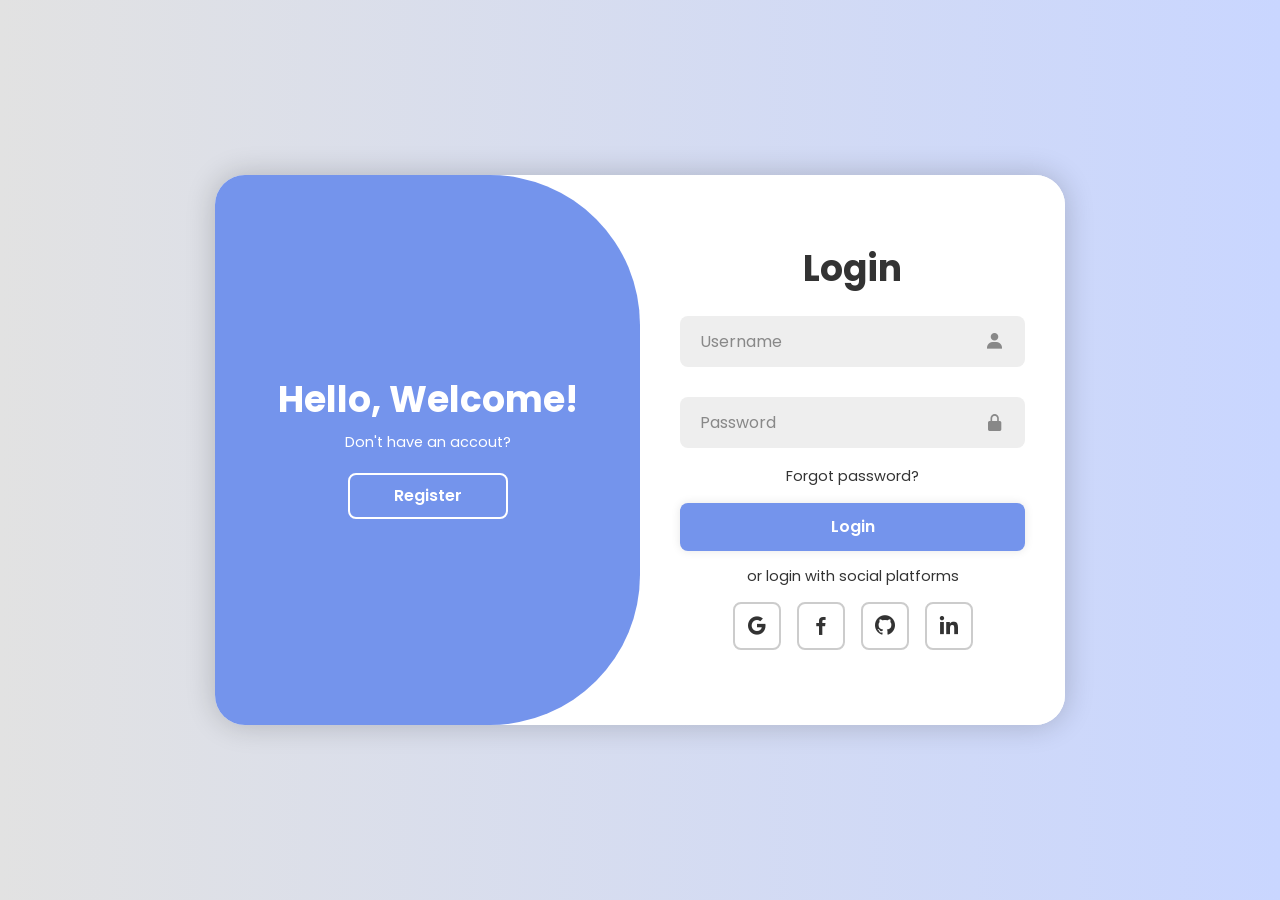
==== html&css&js/java_practice.html @ 688114e1 "Add files via upload" ====
<!DOCTYPE html>
<html lang="en">
<head>
    <meta charset="UTF-8">
    <meta name="viewport" content="width=device-width, initial-scale=1.0">
    <title>Login</title>
    <link rel='stylesheet' href='https://unpkg.com/boxicons@2.1.4/css/boxicons.min.css'>
    <link rel="stylesheet" href="style.css">
</head>

<!-- https://boxicons.com/?query=env에서 아이콘들 검색해서 폰트처럼 가져옴. -->
<body>
    <div class="container">
        <div class="form-box login">
            <form action="">
                <h1>Login</h1>
                <div class="input-box">
                    <input type="text" placeholder="Username" required> <!--required를 통해 필수로 입력받게 할 수 있음.-->
                    <i class='bx bxs-user'></i>
                </div>
                <div class="input-box">
                    <input type="password" placeholder="Password" required>
                    <i class='bx bxs-lock-alt' ></i>
                </div>
                <div class="forgot-link">
                    <a href="#">Forgot password?</a>
                </div>
                <button type="submit" class="btn">Login</button>
                <p>or login with social platforms</p>
                <div class="social-icons">
                    <a href="#"><i class='bx bxl-google' ></i></a>
                    <a href="#"><i class='bx bxl-facebook' ></i></a>
                    <a href="#"><i class='bx bxl-github' ></i></a>
                    <a href="#"><i class='bx bxl-linkedin' ></i></a>
                </div>
            </form>
        </div>

        <div class="form-box register">
            <form action="">
                <h1>Registration</h1>
                <div class="input-box">
                    <input type="text" placeholder="Username" required>
                    <i class='bx bxs-user'></i>
                </div>
                <div class="input-box">
                    <input type="email" placeholder="Email" required>
                    <i class='bx bxs-envelope'></i>
                </div>
                <div class="input-box">
                    <input type="password" placeholder="Password" required>
                    <i class='bx bxs-lock-alt' ></i>
                </div>
                <button type="submit" class="btn">Register</button>
                <p>or register with social platforms</p>
                <div class="social-icons">
                    <a href="#"><i class='bx bxl-google' ></i></a>
                    <a href="#"><i class='bx bxl-facebook' ></i></a>
                    <a href="#"><i class='bx bxl-github' ></i></a>
                    <a href="#"><i class='bx bxl-linkedin' ></i></a>
                </div>
            </form>
        </div>

        <div class="toggle-box">
            <div class="toggle-panel toggle-left">
                <h1>Hello, Welcome!</h1>
                <p>Don't have an accout?</p>
                <button class="btn register-btn">Register</button>
            </div>
            <div class="toggle-panel toggle-right">
                <h1>Welcome Back!</h1>
                <p>Already have an accout?</p>
                <button class="btn login-btn">Login</button>
            </div>
        </div>
    </div>

    <script src="script.js"></script>
</body>
</html>
---- html&css&js/style.css ----
@import url('https://fonts.googleapis.com/css2?family=Poppins:wght@300;400;500;600;700;800;900&display=swap');

* {
    margin: 0;
    padding: 0;
    box-sizing: border-box;
    font-family: 'Poppins', sans-serif;
}

body {
    display: flex;
    justify-content: center;
    align-items: center;
    min-height: 100vh;
    background: linear-gradient(90deg,#e2e2e2,#c9d6ff);
}

.container {
    position: relative; /*상대위치. 기존 위치 기준으로 이동*/
    width: 850px;
    height: 550px;
    background: #fff;
    border-radius: 30px;
    box-shadow: 0 0 30px rgba(0, 0, 0, .2); 
    margin: 20px; /* 창을 줄여도 마진이 있어서 어느 정도 간격을 두면서 같이 줄어듦.*/
    overflow: hidden; /* 자식 요소가 부모 요소의 영역을 벗어날 때 그 벗어나는 부분을 숨김.*/
}

.form-box {
    position: absolute; /*절대위치 기준. relative 설정된 부모(없으면 body) 기준 이동.*/
    right: 0; /* 부모 요소와의 차이를 0으로 맞춰서 부모의 오른쪽 끝에 맞춤*/
    width: 50%; /*넓이를 부모 요소의 절반만 사용*/
    height:100%; /*높이를 부모 요소의 전체 사용 */
    background: #fff;
    display: flex; /*flexbox 활성화화*/
    align-items: center;
    color: #333;
    text-align: center;
    padding: 40px;
    z-index:1; /*요소가 쌓이는 순서를 결정할 수 있음. 기본값은 모든 요소가 0. 클수록 앞으로 온다. */
    transition: .6s ease-in-out 1.2s, visibility 0s 1s; /* 버튼을 누르면 .form-box가 1초 후에 visibility가 visible로 바뀌고,
                                                         1.2초 후부터 0.6초 동안 서서히 나타남 */
}

.container.active .form-box {
    right: 50%;
}
/*원래는 부모의 오른쪽 끝에 붙어있었는데,
active가 활성화되면 부모의 오른쪽 끝을 기준으로 부모 너비의 50%만큼 이동함.*/

.form-box.register {
    visibility: hidden;
}
/*기본 container일 때에는 register가 보이지 않음.
따라서 login만 보임*/

.container.active .form-box.register {
    visibility: visible;

}
/*container가 active되었을 때 register가 보임.
login은 register뒤에 가려지게 됨.*/

form {
    width: 100%;
} 
/* 기존에 form 태그는 class=form-box인 div에 속해있음.
따라서 form-box 태그에 적용되는 스타일을 동일하게 적용받음.
그 중 width:50%가 있었는데, 그것을 100%로 따로 바꿔줌.
따라서 form-box(부모요소)의 너비 절반만 사용하다가 전체를 사용하도록 변경됨.
결과적으로 form에 속하는 모든 태그들(자식요소들)이 form-box의 중앙으로 정렬됨.*/

.container h1 {
    font-size: 36px;
    margin: -10px 0;
}
/* 아래의 .input-box 선택자로 인해 'Login' 텍스트로 30px 간격으로 input-box와 멀어지게 됨.
너무 멀어져 보이지 않게 하고자 위아래 마진을 10px만큼 줄임. */

.input-box {
position: relative;
margin: 30px 0;
}

.input-box input {
    width: 100%;
    padding: 13px 50px 13px 20px; /*상우하좌 내부 여백*/
    background: #eee;
    border-radius: 8px; /*테두리 깎는 것*/
    border: none;
    outline: none;
    font-size: 16px;
    color: #333;
    font-weight: 500;
}

.input-box input::placeholder { /*:: 요소의 특정부분만 스타일링 할 때 사용*/
    color: #888;
    font-weight: 400;
}

.input-box i {
    position: absolute;
    right: 20px;
    top:50%; /*부모의 높이 50% 지점에 배치*/
    transform: translateY(-50%); /*자기 자신의 높이의 50%만큼 위로 올림*/
    /*위에서 top:50%, transformY(-50%)로 설정함으로써 정확히 중앙에 정렬시킴*/
    /*position: absolute;와 함께 사용해야 원하는 위치에 배치 가능
    왜냐하면 top:50%;는 부모요소를 기준으로 움직이는 것이기 때문.*/
    font-size: 20px;
    color: #888;
}

.forgot-link {
    margin: -15px 0 15px; /*상으로 -15px 마진을 설정했기 때문에 해당 요소가 위로 올라가게 됨*/
}

.forgot-link a {
    font-size: 14.5px;
    color: #333;
    text-decoration: none; /*텍스트의 기본 장식 제거. <a>태그의 밑줄 제거 가능*/
}

.btn {
    width: 100%;
    height:48px;
    background: #7494ec; /*background-color 사용하지 않고 background 사용하면 배경에 대한 여러 가지 설정 한 번에 가능*/
    border-radius: 8px;
    box-shadow: 0 0 10px rgba(0, 0, 0, .1);
    border: none;
    cursor: pointer; /*마우스를 올려 놓으면 커서가 포인터로 바뀜*/
    font-size: 16px;
    color: #fff;
    font-weight: 600;
}

.container p{
    font-size: 14.5px;
    margin: 15px 0;
}

.social-icons a {
    display: inline-flex; /*부모 요소의 너비가 창을 다 사용하는 것이 아니라 자식 요소의 크기에 맞게 자동으로 조정*/
    padding: 10px;
    border: 2px solid #ccc;
    border-radius: 8px;
    font-size: 24px;
    color: #333;
    text-decoration: none;
    margin: 0 8px;
}

.social-icons {
    display: flex;
    justify-content: center;

}

.toggle-box {
    position: absolute;
    width: 100%;
    height: 100%;
}

.toggle-box::before{ /*::before를 통해 HTML을 수정하지 않고도 원하는 텍스트나 스타일을 추가할 수 있음*/
    content: '';
    position: absolute;
    left: -250%;
    width: 300%;
    height: 100%;
    background:#7494ec;
    border-radius: 150px;
    z-index:2;
    transition: 1.8s ease-in-out; 
    /*1.8초동안 변화가 일어남. */
}

.container.active .toggle-box::before {
    /* 공백이 있으면 내부 자식 요소를 찾고, 없으면 같은 요소에 여러 개의 클래스를 의미.
    .container.active.toggle-box::before = container에 active와 toggle-box 클래스를 동시에 가진 요소의 ::before에 적용
    .container.active .toggle-box::before = "container active" 내부의 toggle-box 요소의 ::before에 적용
    공백을 기준으로 다른 클래스로 나뉘게 됨됨*/
    left: 50%;
}

.toggle-panel {
    position: absolute;
    width: 50%;
    height: 100%;
    color: #fff;
    display: flex;
    flex-direction: column;
    justify-content: center;
    align-items: center;
    z-index: 2;
    transition: .6s ease-in-out;
}

.toggle-panel.toggle-left {
    left:0;
    transition-delay: 1.2s;
}

.container.active .toggle-panel.toggle-left {
    left: -50%;
    transition-delay: .6s;
}

.toggle-panel.toggle-right {
    right: -50%;
    transition-delay: .6s;
}

.container.active .toggle-panel.toggle-right {
    right: 0;
    transition-delay: 1.2s;
}

.toggle-panel p {
    margin-bottom: 20px;
}

.toggle-panel .btn { 
    /*이 경우에는 toggle-panel 뒤에 스페이드를 포함해야 함.
    즉, toggle-panel 내부에 btn 요소를 찾음.
    */
    width: 160px;
    height: 46px;
    background: transparent; /*투명*/
    border: 2px solid #fff;
    box-shadow: none;
}

@media screen and (max-width: 650px) {
    .container {
        height: 100vh;
    }
    .form-box{
        bottom: 0;
        width: 100%;
        height: 70%;
    } 

    .container.active .form-box {
        right:0;
        bottom: 30%;
    }

    .toggle-box::before {
        left: 0;
        top: -270%;
        width: 100%;
        height: 300%;
        border-radius: 20vw;
    }

    .container.active .toggle-box::before {
        left: 0;
        top:70%;
    }

    .toggle-panel {
        width: 100%;
        height:30%;

    }

    .toggle-panel.toggle-left {
        top: 0;

    }

    .container.active .toggle-panel.toggle-left {
         left:0;
         top:-30%
    }

    .toggle-panel.toggle-right {
        right: 0;
        bottom: -30%;
    }

    .container.active .toggle-panel.toggle-right {
        bottom: 0;
    }
    
}

@media screen and (max-width: 400px) {
    .form-box {
        padding: 20px;
    }

    .toggle-panel h1 {
        font-size: 30px;
    }
}
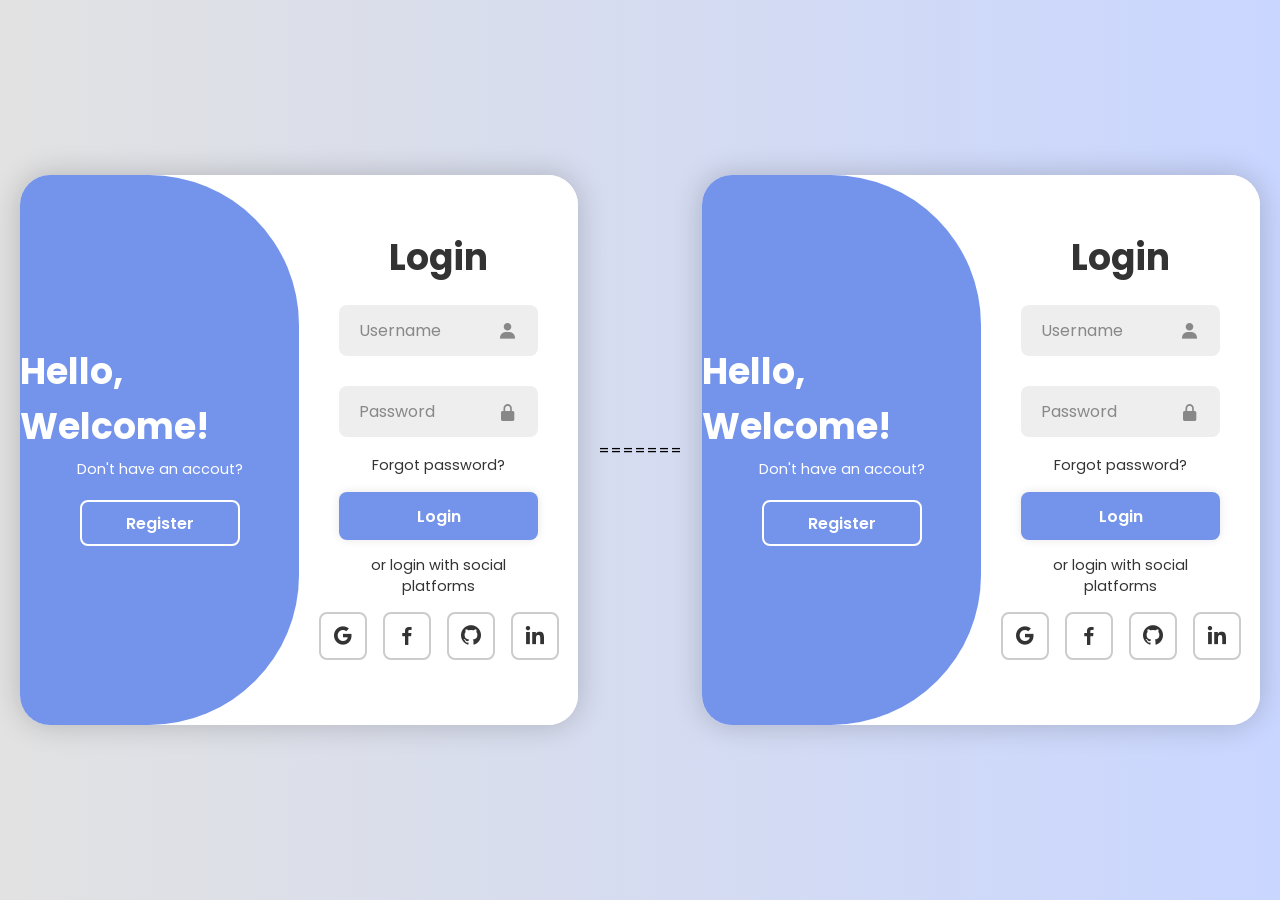
==== commit 2ed6adb9: "Merge branch 'main' into testBranch" ====
--- a/html&css&js/java_practice.html
+++ b/html&css&js/java_practice.html
@@ -1,81 +1,163 @@
-<!DOCTYPE html>
-<html lang="en">
-<head>
-    <meta charset="UTF-8">
-    <meta name="viewport" content="width=device-width, initial-scale=1.0">
-    <title>Login</title>
-    <link rel='stylesheet' href='https://unpkg.com/boxicons@2.1.4/css/boxicons.min.css'>
-    <link rel="stylesheet" href="style.css">
-</head>
-
-<!-- https://boxicons.com/?query=env에서 아이콘들 검색해서 폰트처럼 가져옴. -->
-<body>
-    <div class="container">
-        <div class="form-box login">
-            <form action="">
-                <h1>Login</h1>
-                <div class="input-box">
-                    <input type="text" placeholder="Username" required> <!--required를 통해 필수로 입력받게 할 수 있음.-->
-                    <i class='bx bxs-user'></i>
-                </div>
-                <div class="input-box">
-                    <input type="password" placeholder="Password" required>
-                    <i class='bx bxs-lock-alt' ></i>
-                </div>
-                <div class="forgot-link">
-                    <a href="#">Forgot password?</a>
-                </div>
-                <button type="submit" class="btn">Login</button>
-                <p>or login with social platforms</p>
-                <div class="social-icons">
-                    <a href="#"><i class='bx bxl-google' ></i></a>
-                    <a href="#"><i class='bx bxl-facebook' ></i></a>
-                    <a href="#"><i class='bx bxl-github' ></i></a>
-                    <a href="#"><i class='bx bxl-linkedin' ></i></a>
-                </div>
-            </form>
-        </div>
-
-        <div class="form-box register">
-            <form action="">
-                <h1>Registration</h1>
-                <div class="input-box">
-                    <input type="text" placeholder="Username" required>
-                    <i class='bx bxs-user'></i>
-                </div>
-                <div class="input-box">
-                    <input type="email" placeholder="Email" required>
-                    <i class='bx bxs-envelope'></i>
-                </div>
-                <div class="input-box">
-                    <input type="password" placeholder="Password" required>
-                    <i class='bx bxs-lock-alt' ></i>
-                </div>
-                <button type="submit" class="btn">Register</button>
-                <p>or register with social platforms</p>
-                <div class="social-icons">
-                    <a href="#"><i class='bx bxl-google' ></i></a>
-                    <a href="#"><i class='bx bxl-facebook' ></i></a>
-                    <a href="#"><i class='bx bxl-github' ></i></a>
-                    <a href="#"><i class='bx bxl-linkedin' ></i></a>
-                </div>
-            </form>
-        </div>
-
-        <div class="toggle-box">
-            <div class="toggle-panel toggle-left">
-                <h1>Hello, Welcome!</h1>
-                <p>Don't have an accout?</p>
-                <button class="btn register-btn">Register</button>
-            </div>
-            <div class="toggle-panel toggle-right">
-                <h1>Welcome Back!</h1>
-                <p>Already have an accout?</p>
-                <button class="btn login-btn">Login</button>
-            </div>
-        </div>
-    </div>
-
-    <script src="script.js"></script>
-</body>
+<!--glthub 수정 test-->
+<!DOCTYPE html>
+<html lang="en">
+<head>
+    <meta charset="UTF-8">
+    <meta name="viewport" content="width=device-width, initial-scale=1.0">
+    <title>Login</title>
+    <link rel='stylesheet' href='https://unpkg.com/boxicons@2.1.4/css/boxicons.min.css'>
+    <link rel="stylesheet" href="style.css">
+</head>
+
+<!-- https://boxicons.com/?query=env에서 아이콘들 검색해서 폰트처럼 가져옴. -->
+<body>
+    <div class="container">
+        <div class="form-box login">
+            <form action="">
+                <h1>Login</h1>
+                <div class="input-box">
+                    <input type="text" placeholder="Username" required> <!--required를 통해 필수로 입력받게 할 수 있음.-->
+                    <i class='bx bxs-user'></i>
+                </div>
+                <div class="input-box">
+                    <input type="password" placeholder="Password" required>
+                    <i class='bx bxs-lock-alt' ></i>
+                </div>
+                <div class="forgot-link">
+                    <a href="#">Forgot password?</a>
+                </div>
+                <button type="submit" class="btn">Login</button>
+                <p>or login with social platforms</p>
+                <div class="social-icons">
+                    <a href="#"><i class='bx bxl-google' ></i></a>
+                    <a href="#"><i class='bx bxl-facebook' ></i></a>
+                    <a href="#"><i class='bx bxl-github' ></i></a>
+                    <a href="#"><i class='bx bxl-linkedin' ></i></a>
+                </div>
+            </form>
+        </div>
+
+        <div class="form-box register">
+            <form action="">
+                <h1>Registration</h1>
+                <div class="input-box">
+                    <input type="text" placeholder="Username" required>
+                    <i class='bx bxs-user'></i>
+                </div>
+                <div class="input-box">
+                    <input type="email" placeholder="Email" required>
+                    <i class='bx bxs-envelope'></i>
+                </div>
+                <div class="input-box">
+                    <input type="password" placeholder="Password" required>
+                    <i class='bx bxs-lock-alt' ></i>
+                </div>
+                <button type="submit" class="btn">Register</button>
+                <p>or register with social platforms</p>
+                <div class="social-icons">
+                    <a href="#"><i class='bx bxl-google' ></i></a>
+                    <a href="#"><i class='bx bxl-facebook' ></i></a>
+                    <a href="#"><i class='bx bxl-github' ></i></a>
+                    <a href="#"><i class='bx bxl-linkedin' ></i></a>
+                </div>
+            </form>
+        </div>
+
+        <div class="toggle-box">
+            <div class="toggle-panel toggle-left">
+                <h1>Hello, Welcome!</h1>
+                <p>Don't have an accout?</p>
+                <button class="btn register-btn">Register</button>
+            </div>
+            <div class="toggle-panel toggle-right">
+                <h1>Welcome Back!</h1>
+                <p>Already have an accout?</p>
+                <button class="btn login-btn">Login</button>
+            </div>
+        </div>
+    </div>
+
+    <script src="script.js"></script>
+</body>
+=======
+<!DOCTYPE html>
+<html lang="en">
+<head>
+    <meta charset="UTF-8">
+    <meta name="viewport" content="width=device-width, initial-scale=1.0">
+    <title>Login</title>
+    <link rel='stylesheet' href='https://unpkg.com/boxicons@2.1.4/css/boxicons.min.css'>
+    <link rel="stylesheet" href="style.css">
+</head>
+
+<!-- https://boxicons.com/?query=env에서 아이콘들 검색해서 폰트처럼 가져옴. -->
+<body>
+    <div class="container">
+        <div class="form-box login">
+            <form action="">
+                <h1>Login</h1>
+                <div class="input-box">
+                    <input type="text" placeholder="Username" required> <!--required를 통해 필수로 입력받게 할 수 있음.-->
+                    <i class='bx bxs-user'></i>
+                </div>
+                <div class="input-box">
+                    <input type="password" placeholder="Password" required>
+                    <i class='bx bxs-lock-alt' ></i>
+                </div>
+                <div class="forgot-link">
+                    <a href="#">Forgot password?</a>
+                </div>
+                <button type="submit" class="btn">Login</button>
+                <p>or login with social platforms</p>
+                <div class="social-icons">
+                    <a href="#"><i class='bx bxl-google' ></i></a>
+                    <a href="#"><i class='bx bxl-facebook' ></i></a>
+                    <a href="#"><i class='bx bxl-github' ></i></a>
+                    <a href="#"><i class='bx bxl-linkedin' ></i></a>
+                </div>
+            </form>
+        </div>
+
+        <div class="form-box register">
+            <form action="">
+                <h1>Registration</h1>
+                <div class="input-box">
+                    <input type="text" placeholder="Username" required>
+                    <i class='bx bxs-user'></i>
+                </div>
+                <div class="input-box">
+                    <input type="email" placeholder="Email" required>
+                    <i class='bx bxs-envelope'></i>
+                </div>
+                <div class="input-box">
+                    <input type="password" placeholder="Password" required>
+                    <i class='bx bxs-lock-alt' ></i>
+                </div>
+                <button type="submit" class="btn">Register</button>
+                <p>or register with social platforms</p>
+                <div class="social-icons">
+                    <a href="#"><i class='bx bxl-google' ></i></a>
+                    <a href="#"><i class='bx bxl-facebook' ></i></a>
+                    <a href="#"><i class='bx bxl-github' ></i></a>
+                    <a href="#"><i class='bx bxl-linkedin' ></i></a>
+                </div>
+            </form>
+        </div>
+
+        <div class="toggle-box">
+            <div class="toggle-panel toggle-left">
+                <h1>Hello, Welcome!</h1>
+                <p>Don't have an accout?</p>
+                <button class="btn register-btn">Register</button>
+            </div>
+            <div class="toggle-panel toggle-right">
+                <h1>Welcome Back!</h1>
+                <p>Already have an accout?</p>
+                <button class="btn login-btn">Login</button>
+            </div>
+        </div>
+    </div>
+
+    <script src="script.js"></script>
+</body>
 </html>
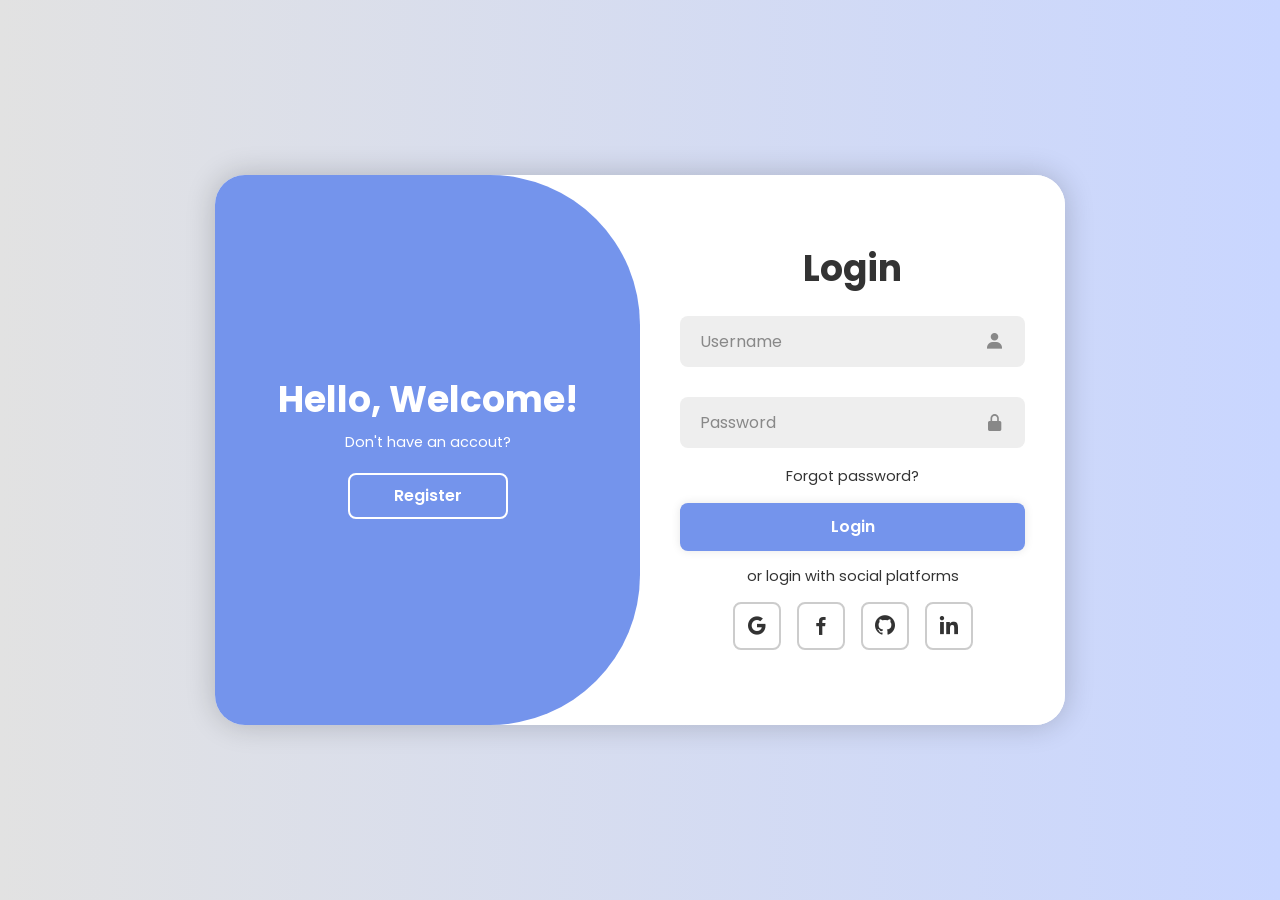
==== commit c80dbacf: "Update java_practice.html Second Commit" ====
--- a/html&css&js/java_practice.html
+++ b/html&css&js/java_practice.html
@@ -1,85 +1,5 @@
 <!--glthub 수정 test-->
-<!DOCTYPE html>
-<html lang="en">
-<head>
-    <meta charset="UTF-8">
-    <meta name="viewport" content="width=device-width, initial-scale=1.0">
-    <title>Login</title>
-    <link rel='stylesheet' href='https://unpkg.com/boxicons@2.1.4/css/boxicons.min.css'>
-    <link rel="stylesheet" href="style.css">
-</head>
-
-<!-- https://boxicons.com/?query=env에서 아이콘들 검색해서 폰트처럼 가져옴. -->
-<body>
-    <div class="container">
-        <div class="form-box login">
-            <form action="">
-                <h1>Login</h1>
-                <div class="input-box">
-                    <input type="text" placeholder="Username" required> <!--required를 통해 필수로 입력받게 할 수 있음.-->
-                    <i class='bx bxs-user'></i>
-                </div>
-                <div class="input-box">
-                    <input type="password" placeholder="Password" required>
-                    <i class='bx bxs-lock-alt' ></i>
-                </div>
-                <div class="forgot-link">
-                    <a href="#">Forgot password?</a>
-                </div>
-                <button type="submit" class="btn">Login</button>
-                <p>or login with social platforms</p>
-                <div class="social-icons">
-                    <a href="#"><i class='bx bxl-google' ></i></a>
-                    <a href="#"><i class='bx bxl-facebook' ></i></a>
-                    <a href="#"><i class='bx bxl-github' ></i></a>
-                    <a href="#"><i class='bx bxl-linkedin' ></i></a>
-                </div>
-            </form>
-        </div>
-
-        <div class="form-box register">
-            <form action="">
-                <h1>Registration</h1>
-                <div class="input-box">
-                    <input type="text" placeholder="Username" required>
-                    <i class='bx bxs-user'></i>
-                </div>
-                <div class="input-box">
-                    <input type="email" placeholder="Email" required>
-                    <i class='bx bxs-envelope'></i>
-                </div>
-                <div class="input-box">
-                    <input type="password" placeholder="Password" required>
-                    <i class='bx bxs-lock-alt' ></i>
-                </div>
-                <button type="submit" class="btn">Register</button>
-                <p>or register with social platforms</p>
-                <div class="social-icons">
-                    <a href="#"><i class='bx bxl-google' ></i></a>
-                    <a href="#"><i class='bx bxl-facebook' ></i></a>
-                    <a href="#"><i class='bx bxl-github' ></i></a>
-                    <a href="#"><i class='bx bxl-linkedin' ></i></a>
-                </div>
-            </form>
-        </div>
-
-        <div class="toggle-box">
-            <div class="toggle-panel toggle-left">
-                <h1>Hello, Welcome!</h1>
-                <p>Don't have an accout?</p>
-                <button class="btn register-btn">Register</button>
-            </div>
-            <div class="toggle-panel toggle-right">
-                <h1>Welcome Back!</h1>
-                <p>Already have an accout?</p>
-                <button class="btn login-btn">Login</button>
-            </div>
-        </div>
-    </div>
-
-    <script src="script.js"></script>
-</body>
-=======
+<!--수정 2-->
 <!DOCTYPE html>
 <html lang="en">
 <head>
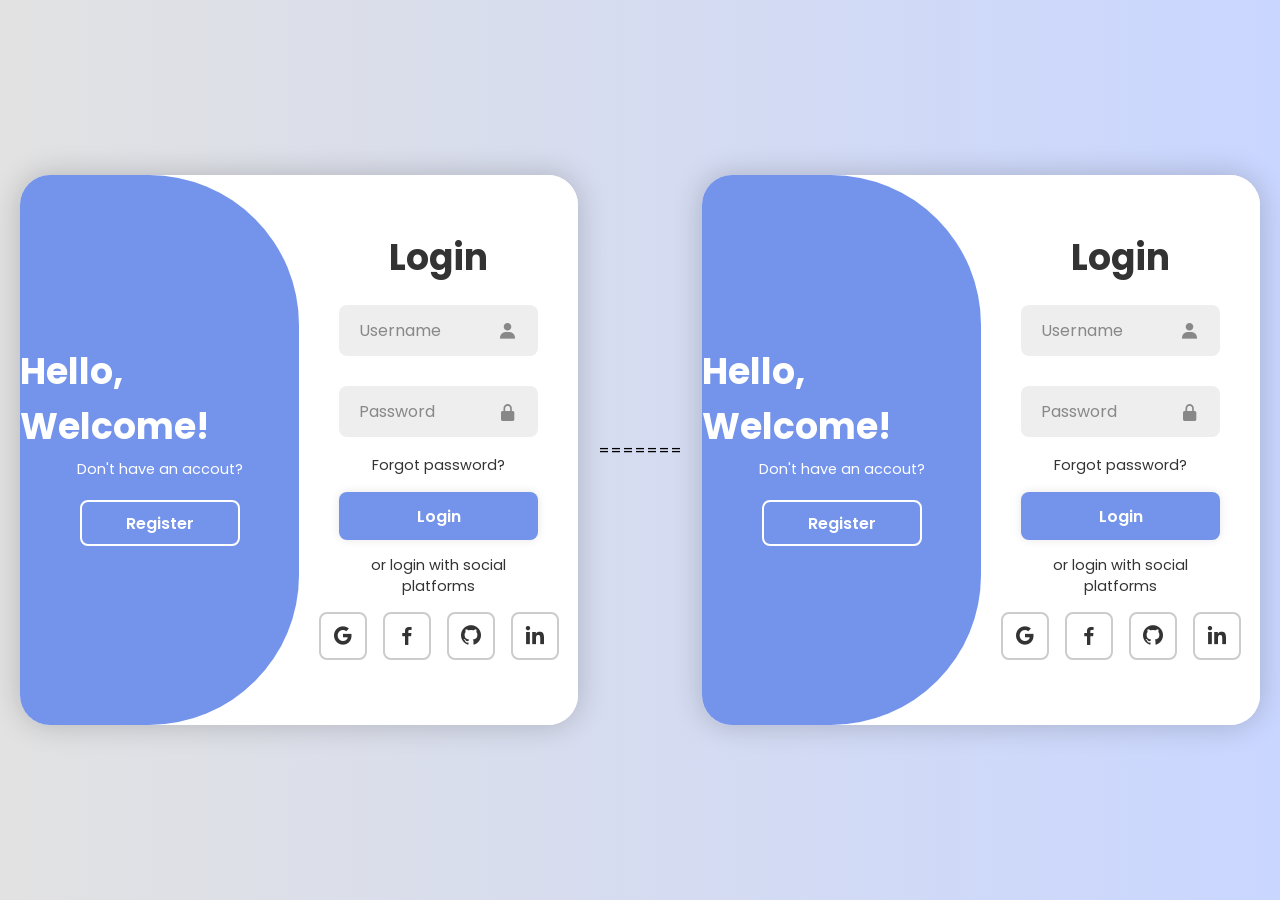
==== commit 0a1762dc: "Merge pull request #2 from HyunsuKim00/testBranch Update java_practice.html" ====
--- a/html&css&js/java_practice.html
+++ b/html&css&js/java_practice.html
@@ -80,4 +80,85 @@
 
     <script src="script.js"></script>
 </body>
+=======
+<!DOCTYPE html>
+<html lang="en">
+<head>
+    <meta charset="UTF-8">
+    <meta name="viewport" content="width=device-width, initial-scale=1.0">
+    <title>Login</title>
+    <link rel='stylesheet' href='https://unpkg.com/boxicons@2.1.4/css/boxicons.min.css'>
+    <link rel="stylesheet" href="style.css">
+</head>
+
+<!-- https://boxicons.com/?query=env에서 아이콘들 검색해서 폰트처럼 가져옴. -->
+<body>
+    <div class="container">
+        <div class="form-box login">
+            <form action="">
+                <h1>Login</h1>
+                <div class="input-box">
+                    <input type="text" placeholder="Username" required> <!--required를 통해 필수로 입력받게 할 수 있음.-->
+                    <i class='bx bxs-user'></i>
+                </div>
+                <div class="input-box">
+                    <input type="password" placeholder="Password" required>
+                    <i class='bx bxs-lock-alt' ></i>
+                </div>
+                <div class="forgot-link">
+                    <a href="#">Forgot password?</a>
+                </div>
+                <button type="submit" class="btn">Login</button>
+                <p>or login with social platforms</p>
+                <div class="social-icons">
+                    <a href="#"><i class='bx bxl-google' ></i></a>
+                    <a href="#"><i class='bx bxl-facebook' ></i></a>
+                    <a href="#"><i class='bx bxl-github' ></i></a>
+                    <a href="#"><i class='bx bxl-linkedin' ></i></a>
+                </div>
+            </form>
+        </div>
+
+        <div class="form-box register">
+            <form action="">
+                <h1>Registration</h1>
+                <div class="input-box">
+                    <input type="text" placeholder="Username" required>
+                    <i class='bx bxs-user'></i>
+                </div>
+                <div class="input-box">
+                    <input type="email" placeholder="Email" required>
+                    <i class='bx bxs-envelope'></i>
+                </div>
+                <div class="input-box">
+                    <input type="password" placeholder="Password" required>
+                    <i class='bx bxs-lock-alt' ></i>
+                </div>
+                <button type="submit" class="btn">Register</button>
+                <p>or register with social platforms</p>
+                <div class="social-icons">
+                    <a href="#"><i class='bx bxl-google' ></i></a>
+                    <a href="#"><i class='bx bxl-facebook' ></i></a>
+                    <a href="#"><i class='bx bxl-github' ></i></a>
+                    <a href="#"><i class='bx bxl-linkedin' ></i></a>
+                </div>
+            </form>
+        </div>
+
+        <div class="toggle-box">
+            <div class="toggle-panel toggle-left">
+                <h1>Hello, Welcome!</h1>
+                <p>Don't have an accout?</p>
+                <button class="btn register-btn">Register</button>
+            </div>
+            <div class="toggle-panel toggle-right">
+                <h1>Welcome Back!</h1>
+                <p>Already have an accout?</p>
+                <button class="btn login-btn">Login</button>
+            </div>
+        </div>
+    </div>
+
+    <script src="script.js"></script>
+</body>
 </html>
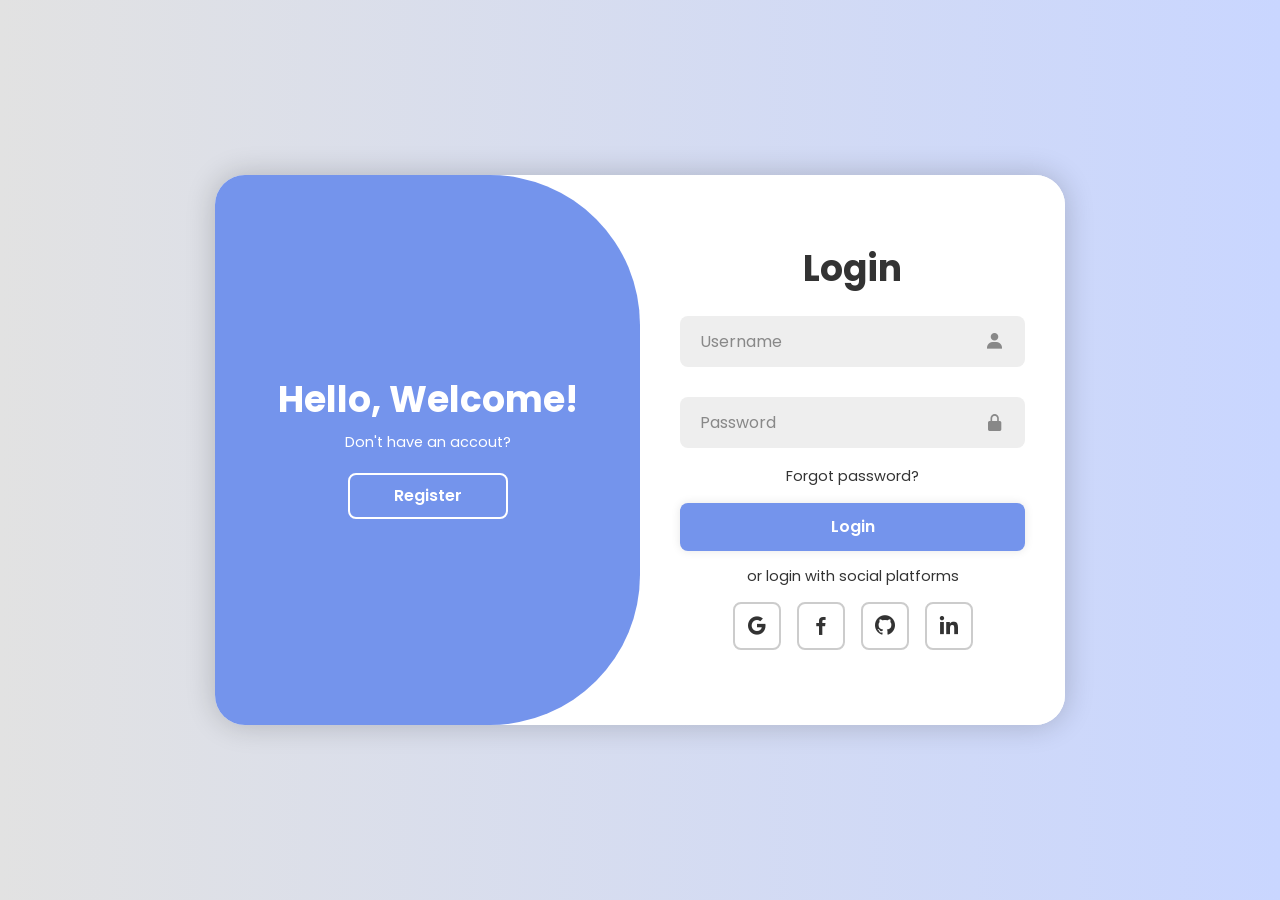
==== commit 565c8c92: "Update java_practice.html" ====
--- a/html&css&js/java_practice.html
+++ b/html&css&js/java_practice.html
@@ -1,88 +1,7 @@
 <!--glthub 수정 test-->
 <!--수정 2-->
 <!DOCTYPE html>
-<html lang="en">
-<head>
-    <meta charset="UTF-8">
-    <meta name="viewport" content="width=device-width, initial-scale=1.0">
-    <title>Login</title>
-    <link rel='stylesheet' href='https://unpkg.com/boxicons@2.1.4/css/boxicons.min.css'>
-    <link rel="stylesheet" href="style.css">
-</head>
-
-<!-- https://boxicons.com/?query=env에서 아이콘들 검색해서 폰트처럼 가져옴. -->
-<body>
-    <div class="container">
-        <div class="form-box login">
-            <form action="">
-                <h1>Login</h1>
-                <div class="input-box">
-                    <input type="text" placeholder="Username" required> <!--required를 통해 필수로 입력받게 할 수 있음.-->
-                    <i class='bx bxs-user'></i>
-                </div>
-                <div class="input-box">
-                    <input type="password" placeholder="Password" required>
-                    <i class='bx bxs-lock-alt' ></i>
-                </div>
-                <div class="forgot-link">
-                    <a href="#">Forgot password?</a>
-                </div>
-                <button type="submit" class="btn">Login</button>
-                <p>or login with social platforms</p>
-                <div class="social-icons">
-                    <a href="#"><i class='bx bxl-google' ></i></a>
-                    <a href="#"><i class='bx bxl-facebook' ></i></a>
-                    <a href="#"><i class='bx bxl-github' ></i></a>
-                    <a href="#"><i class='bx bxl-linkedin' ></i></a>
-                </div>
-            </form>
-        </div>
-
-        <div class="form-box register">
-            <form action="">
-                <h1>Registration</h1>
-                <div class="input-box">
-                    <input type="text" placeholder="Username" required>
-                    <i class='bx bxs-user'></i>
-                </div>
-                <div class="input-box">
-                    <input type="email" placeholder="Email" required>
-                    <i class='bx bxs-envelope'></i>
-                </div>
-                <div class="input-box">
-                    <input type="password" placeholder="Password" required>
-                    <i class='bx bxs-lock-alt' ></i>
-                </div>
-                <button type="submit" class="btn">Register</button>
-                <p>or register with social platforms</p>
-                <div class="social-icons">
-                    <a href="#"><i class='bx bxl-google' ></i></a>
-                    <a href="#"><i class='bx bxl-facebook' ></i></a>
-                    <a href="#"><i class='bx bxl-github' ></i></a>
-                    <a href="#"><i class='bx bxl-linkedin' ></i></a>
-                </div>
-            </form>
-        </div>
-
-        <div class="toggle-box">
-            <div class="toggle-panel toggle-left">
-                <h1>Hello, Welcome!</h1>
-                <p>Don't have an accout?</p>
-                <button class="btn register-btn">Register</button>
-            </div>
-            <div class="toggle-panel toggle-right">
-                <h1>Welcome Back!</h1>
-                <p>Already have an accout?</p>
-                <button class="btn login-btn">Login</button>
-            </div>
-        </div>
-    </div>
-
-    <script src="script.js"></script>
-</body>
-=======
-<!DOCTYPE html>
-<html lang="en">
+<html lang="ko"> <!--lang을 en에서 ko로 변환-->
 <head>
     <meta charset="UTF-8">
     <meta name="viewport" content="width=device-width, initial-scale=1.0">
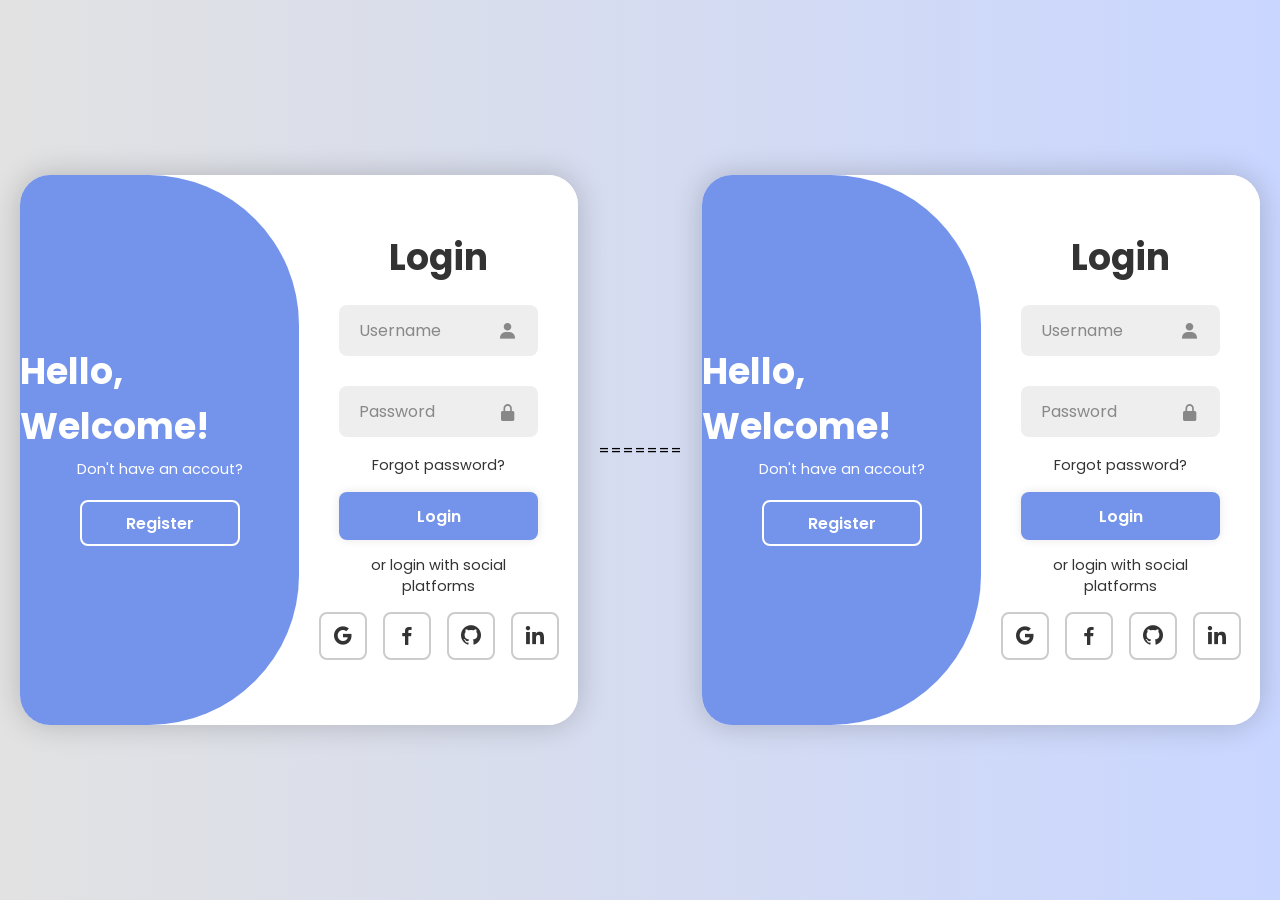
==== commit 73d257c5: "Merge pull request #3 from HyunsuKim00/testBranch Test branch" ====
--- a/html&css&js/java_practice.html
+++ b/html&css&js/java_practice.html
@@ -80,4 +80,85 @@
 
     <script src="script.js"></script>
 </body>
+=======
+<!DOCTYPE html>
+<html lang="en">
+<head>
+    <meta charset="UTF-8">
+    <meta name="viewport" content="width=device-width, initial-scale=1.0">
+    <title>Login</title>
+    <link rel='stylesheet' href='https://unpkg.com/boxicons@2.1.4/css/boxicons.min.css'>
+    <link rel="stylesheet" href="style.css">
+</head>
+
+<!-- https://boxicons.com/?query=env에서 아이콘들 검색해서 폰트처럼 가져옴. -->
+<body>
+    <div class="container">
+        <div class="form-box login">
+            <form action="">
+                <h1>Login</h1>
+                <div class="input-box">
+                    <input type="text" placeholder="Username" required> <!--required를 통해 필수로 입력받게 할 수 있음.-->
+                    <i class='bx bxs-user'></i>
+                </div>
+                <div class="input-box">
+                    <input type="password" placeholder="Password" required>
+                    <i class='bx bxs-lock-alt' ></i>
+                </div>
+                <div class="forgot-link">
+                    <a href="#">Forgot password?</a>
+                </div>
+                <button type="submit" class="btn">Login</button>
+                <p>or login with social platforms</p>
+                <div class="social-icons">
+                    <a href="#"><i class='bx bxl-google' ></i></a>
+                    <a href="#"><i class='bx bxl-facebook' ></i></a>
+                    <a href="#"><i class='bx bxl-github' ></i></a>
+                    <a href="#"><i class='bx bxl-linkedin' ></i></a>
+                </div>
+            </form>
+        </div>
+
+        <div class="form-box register">
+            <form action="">
+                <h1>Registration</h1>
+                <div class="input-box">
+                    <input type="text" placeholder="Username" required>
+                    <i class='bx bxs-user'></i>
+                </div>
+                <div class="input-box">
+                    <input type="email" placeholder="Email" required>
+                    <i class='bx bxs-envelope'></i>
+                </div>
+                <div class="input-box">
+                    <input type="password" placeholder="Password" required>
+                    <i class='bx bxs-lock-alt' ></i>
+                </div>
+                <button type="submit" class="btn">Register</button>
+                <p>or register with social platforms</p>
+                <div class="social-icons">
+                    <a href="#"><i class='bx bxl-google' ></i></a>
+                    <a href="#"><i class='bx bxl-facebook' ></i></a>
+                    <a href="#"><i class='bx bxl-github' ></i></a>
+                    <a href="#"><i class='bx bxl-linkedin' ></i></a>
+                </div>
+            </form>
+        </div>
+
+        <div class="toggle-box">
+            <div class="toggle-panel toggle-left">
+                <h1>Hello, Welcome!</h1>
+                <p>Don't have an accout?</p>
+                <button class="btn register-btn">Register</button>
+            </div>
+            <div class="toggle-panel toggle-right">
+                <h1>Welcome Back!</h1>
+                <p>Already have an accout?</p>
+                <button class="btn login-btn">Login</button>
+            </div>
+        </div>
+    </div>
+
+    <script src="script.js"></script>
+</body>
 </html>
